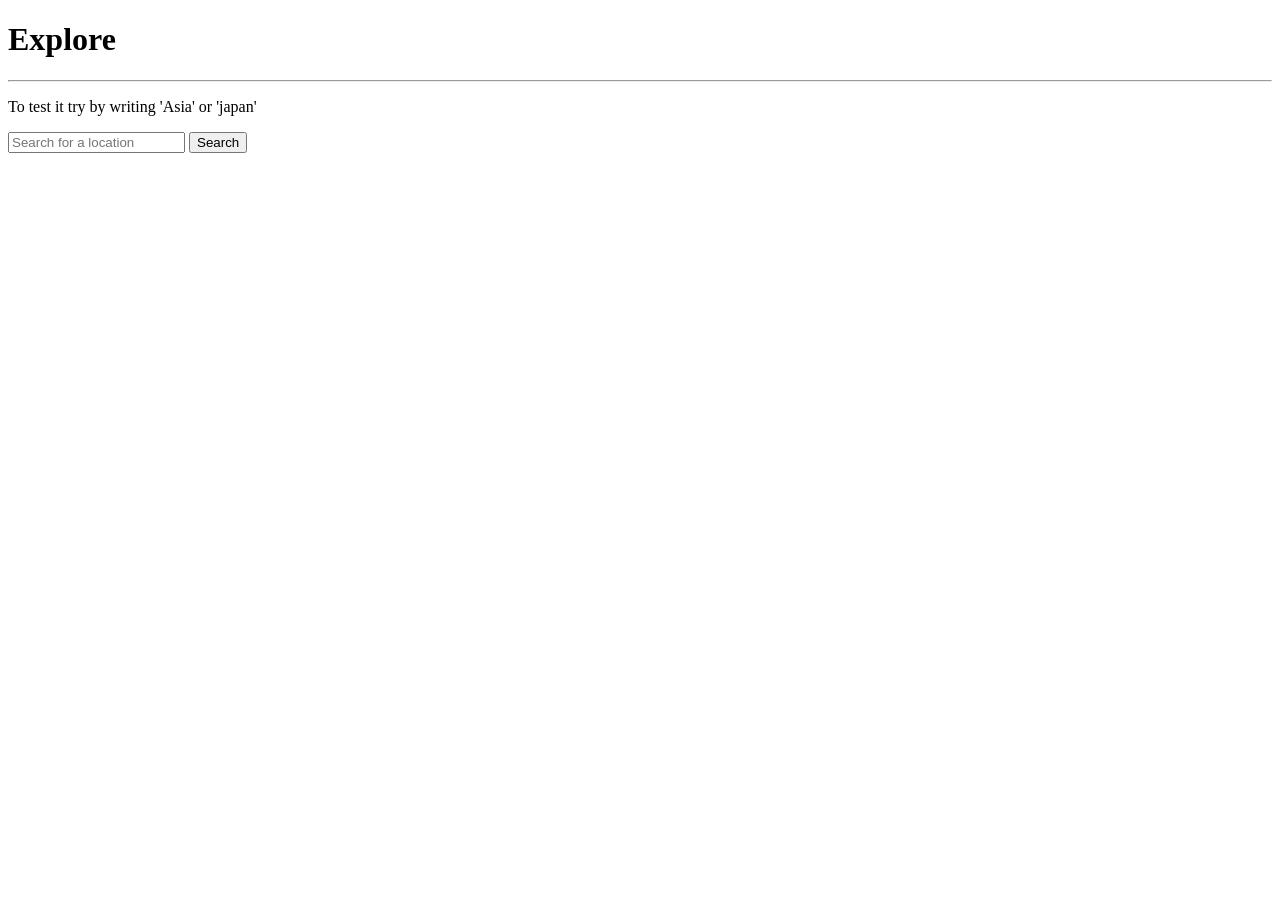
==== explore.html @ 8e8728eb "The same format has been applied to every card" ====
<!DOCTYPE html>
<html>
    <head>
        <title>explore</title>

        <meta name="viewport" content="width=device-width, initial-scale=1.0"/>
        <script src = "explore.js"></script>

    </head>
    <style>
        .element{
            display: flex;
            flex-direction: column;
            background-color: grey; 
            padding: 1px;
            min-height: 300px;
            min-width: 210px;
            max-height: 300px;
            max-width: 210px;
            visibility: hidden;
            justify-content: center;

            padding-left: 5px;
            
        }
        
        .textcontainer{ 
            min-height: 75px
            
        }
        .buttoncontainer{
            justify-content: center;
            
            min-height: 25px;
            
        }
        .imagecontainer{
            display: flex;
            justify-content: center;
            min-height:150px;
            max-height:150px;
            
        }
        .cardimage{
            
            min-width: 210px;
            max-width: 210px;
            min-height: 150px;
            max-height: 150px;
        }
        

    </style>
    <body>
        <h1>Explore</h1><hr>
        <p>To test it try by writing 'Asia' or 'japan'</p>
        <section>
            <input id="search" placeholder="Search for a location"></input>
            <button type = "button" id ="search_button" onclick="searchTrip()">Search</button><br>
        </section>
        <section>
            <p id = "results"></p>
        </section>
        <section style = "display: flex; flex-direction: row;  gap: 20px; padding: 2px; max-width: 800px; flex-wrap: wrap;" >
            <div id = "A" class = "element"  >
                <!--Image section-->
                <div class = "imagecontainer">
                    <figure>
                        <img class = "cardimage" src = "TokyoCard.jpeg"/>
                    </figure>
                </div>
                <!--Information-->
                <div class = "textcontainer">
                    <h2  style = "grid-area: title;" id = "titleA" ></h2>
                    <p style = "grid-area: cost;" id = "descriptionA" >Cost: 5000</p>
                    <p style = "grid-area: duration;">Duration: 5 days</p>
                </div>
                <!--buttons-->
                <div class = "buttoncontainer">
                    <button style = "grid-area: bookButton;">Book</button>
                    <button style = "grid-area: favButton;">Add to favorite</button>
                </div>
                
            </div>
            <div id = "B" class = "element"  >
                <!--Image section-->
                <div class = "imagecontainer">
                    <figure>
                        <img class = "cardimage" src = "OsakaCard.jpeg"/>
                    </figure>
                </div>
                <div class = "textcontainer">
                    <h2  style = "grid-area: title;" id = "titleB" ></h2>
                    <p style = "grid-area: cost;" id = "descriptionA" >Cost: 5000</p>
                    <p style = "grid-area: duration;">Duration: 5 days</p>
                </div>
                <!--buttons-->
                <div class = "buttoncontainer">
                    <button style = "grid-area: bookButton;">Book</button>
                    <button style = "grid-area: favButton;">Add to favorite</button>
                </div>

            </div>
            <div id = "C" class = "element"  >
               
                <div class = "textcontainer">
                    <h2  style = "grid-area: title;" id = "titleC" ></h2>
                    <p style = "grid-area: cost;" id = "descriptionA" >Cost: 5000</p>
                    <p style = "grid-area: duration;">Duration: 5 days</p>
                </div>
                <!--buttons-->
                <div class = "buttoncontainer">
                    <button style = "grid-area: bookButton;">Book</button>
                    <button style = "grid-area: favButton;">Add to favorite</button>
                </div>

            </div>
            <div id = "D" class = "element"  >
               
                <div class = "textcontainer">
                    <h2  style = "grid-area: title;" id = "titleD" ></h2>
                    <p style = "grid-area: cost;" id = "descriptionD" >Cost: 5000</p>
                    <p style = "grid-area: duration;">Duration: 5 days</p>
                </div>
                <!--buttons-->
                <div class = "buttoncontainer">
                    <button style = "grid-area: bookButton;">Book</button>
                    <button style = "grid-area: favButton;">Add to favorite</button>
                </div>

            </div>
            
        </section>
    </body>
    </body>
</html>
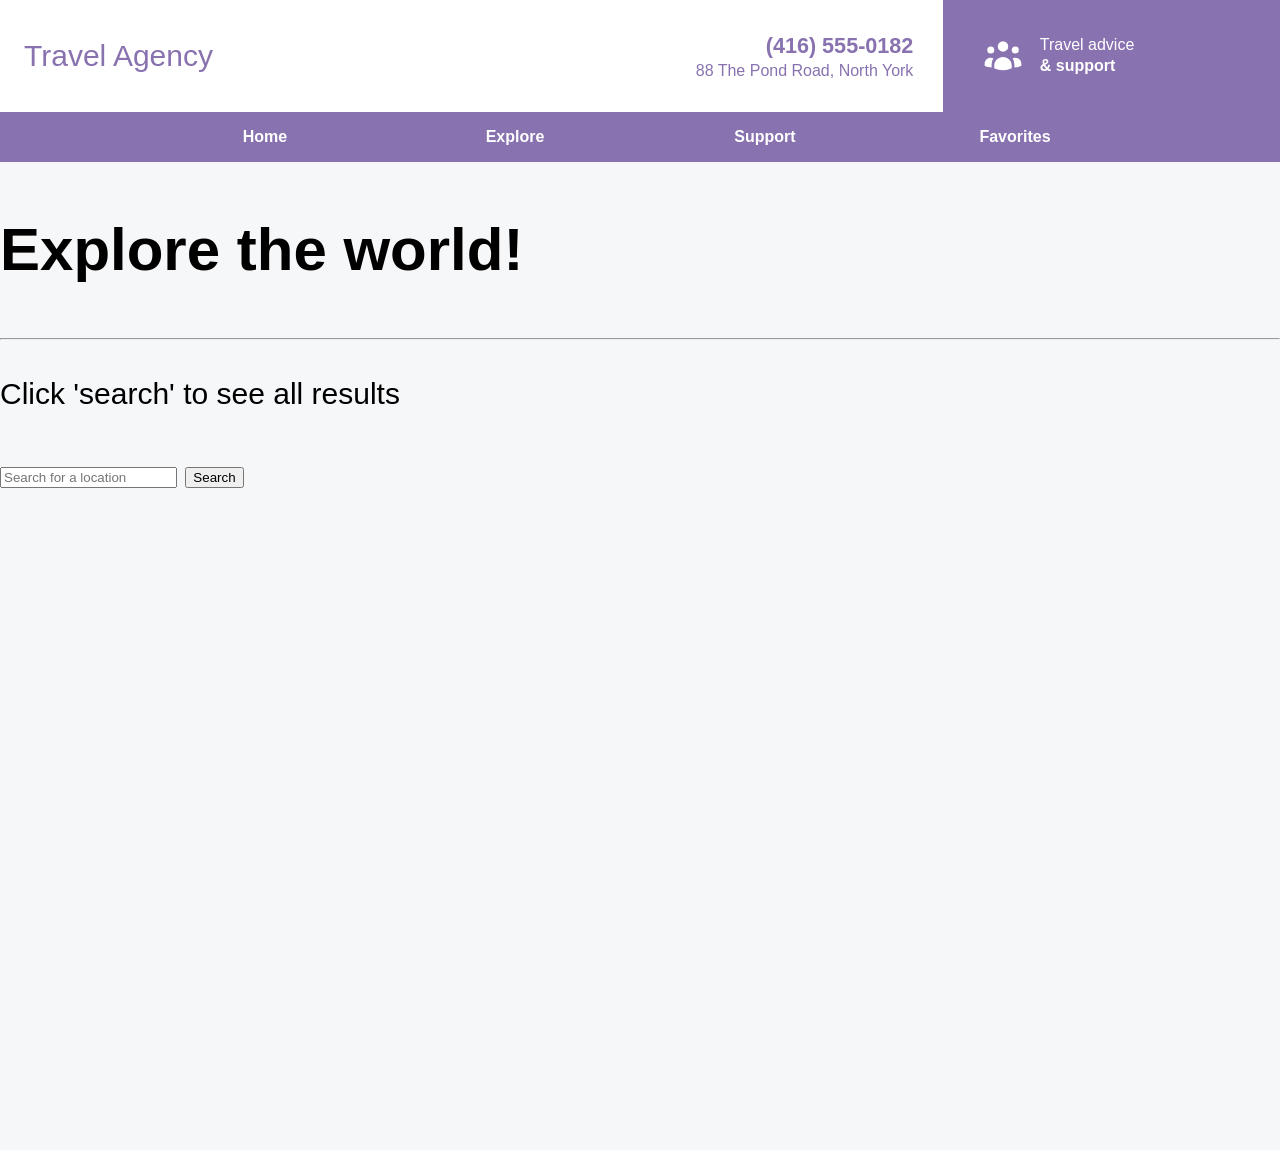
==== commit 3d11d396: "Styling has been applied to the explore page" ====
--- a/explore.html
+++ b/explore.html
@@ -5,55 +5,49 @@
 
         <meta name="viewport" content="width=device-width, initial-scale=1.0"/>
         <script src = "explore.js"></script>
+        <link rel="stylesheet" type="text/css" href="explore.css"/>
+        <link rel="stylesheet" type="text/css" href="style.css"/>
+        <link rel="preconnect" href="https://fonts.googleapis.com">
+        <link rel="preconnect" href="https://fonts.gstatic.com" crossorigin>
+        
+    </head>
+    <body>
 
-    </head>
-    <style>
-        .element{
-            display: flex;
-            flex-direction: column;
-            background-color: grey; 
-            padding: 1px;
-            min-height: 300px;
-            min-width: 210px;
-            max-height: 300px;
-            max-width: 210px;
-            visibility: hidden;
-            justify-content: center;
+        <header class="site-header">
+        <div class="header-top">
+            <!--placeholder for the agency name cuz we dont know it yet-->
+            <span class="header-brand">Travel Agency</span>
+            <!--Contact info-->
+            <div class="header-contact">
+                <span class="header-phone">(416) 555-0182</span>
+                <span>88 The Pond Road, North York</span>
+            </div>
 
-            padding-left: 5px;
-            
-        }
-        
-        .textcontainer{ 
-            min-height: 75px
-            
-        }
-        .buttoncontainer{
-            justify-content: center;
-            
-            min-height: 25px;
-            
-        }
-        .imagecontainer{
-            display: flex;
-            justify-content: center;
-            min-height:150px;
-            max-height:150px;
-            
-        }
-        .cardimage{
-            
-            min-width: 210px;
-            max-width: 210px;
-            min-height: 150px;
-            max-height: 150px;
-        }
-        
+            <!--link to the support page-->
+            <a class="header-support" href="support.html">
+                <!--the icon thing for like the support thing on the top right side of the page-->
+                <svg class="header-support-icon" viewBox="0 0 48 48">
+                    <circle cx="24" cy="13" r="6" fill="currentColor" />
+                    <circle cx="10" cy="17" r="4" fill="currentColor" />
+                    <circle cx="38" cy="17" r="4" fill="currentColor" />
+                    <path d="M14 35c0-6 4.5-10 10-10s10 4 10 10v3c-6 3-14 3-20 0zM3 33c0-4 3-7 7-7 1 0 2 .2 3 .6A14 14 0 0 0 11 35v2c-3 0-6-1-8-2zm42 0v2c-2 1-5 2-8 2v-2a14 14 0 0 0-2-8.4c1-.4 2-.6 3-.6 4 0 7 3 7 7z" fill="currentColor" />
+                </svg>
+                <span>Travel advice<br><strong>& support</strong></span>
+            </a>
+        </div>
 
-    </style>
-    <body>
-        <h1>Explore</h1><hr>
-        <p>To test it try by writing 'Asia' or 'japan'</p>
+        <!--links in the nav bar-->
+        <nav class="main-nav">
+            <a href="index.html">Home</a>
+            <a href="explore.html">Explore</a>
+            <a href="support.html">Support</a>
+            <a href="support.html">Favorites</a>
+        </nav>
+    </header>
+
+
+        <h1>Explore the world!</h1><hr>
+        <p>Click 'search' to see all results</p>
         <section>
             <input id="search" placeholder="Search for a location"></input>
             <button type = "button" id ="search_button" onclick="searchTrip()">Search</button><br>
@@ -66,19 +60,19 @@
                 <!--Image section-->
                 <div class = "imagecontainer">
                     <figure>
-                        <img class = "cardimage" src = "TokyoCard.jpeg"/>
+                        <img class = "cardimage" id = "imageA"/>
                     </figure>
                 </div>
                 <!--Information-->
                 <div class = "textcontainer">
-                    <h2  style = "grid-area: title;" id = "titleA" ></h2>
-                    <p style = "grid-area: cost;" id = "descriptionA" >Cost: 5000</p>
-                    <p style = "grid-area: duration;">Duration: 5 days</p>
+                    <h2  id = "titleA" ></h2>
+                    <p  id = "detailsA" ></p>
+                    
                 </div>
                 <!--buttons-->
                 <div class = "buttoncontainer">
-                    <button style = "grid-area: bookButton;">Book</button>
-                    <button style = "grid-area: favButton;">Add to favorite</button>
+                    <button id = "bookButtonA" onclick = "bookTrip(0)"></button>
+                    <button id = "favButtonA" onclick = "addToFavorites(0)"></button>
                 </div>
                 
             </div>
@@ -86,46 +80,56 @@
                 <!--Image section-->
                 <div class = "imagecontainer">
                     <figure>
-                        <img class = "cardimage" src = "OsakaCard.jpeg"/>
+                        <img class = "cardimage"  id = "imageB"/>
                     </figure>
                 </div>
                 <div class = "textcontainer">
-                    <h2  style = "grid-area: title;" id = "titleB" ></h2>
-                    <p style = "grid-area: cost;" id = "descriptionA" >Cost: 5000</p>
-                    <p style = "grid-area: duration;">Duration: 5 days</p>
+                    <h2  id = "titleB" ></h2>
+                    <p  id = "detailsB" ></p>
+                    
                 </div>
                 <!--buttons-->
                 <div class = "buttoncontainer">
-                    <button style = "grid-area: bookButton;">Book</button>
-                    <button style = "grid-area: favButton;">Add to favorite</button>
+                    <button id = "bookButtonB" onclick = "bookTrip(1)"></button>
+                    <button id = "favButtonB" onclick = "addToFavorites(1)"></button>
                 </div>
 
             </div>
             <div id = "C" class = "element"  >
-               
+               <!--Image section-->
+                <div class = "imagecontainer">
+                    <figure>
+                        <img class = "cardimage"  id = "imageC"/>
+                    </figure>
+                </div>
                 <div class = "textcontainer">
-                    <h2  style = "grid-area: title;" id = "titleC" ></h2>
-                    <p style = "grid-area: cost;" id = "descriptionA" >Cost: 5000</p>
-                    <p style = "grid-area: duration;">Duration: 5 days</p>
+                    <h2  id = "titleC" ></h2>
+                    <p  id = "detailsC" ></p>
+                    
                 </div>
                 <!--buttons-->
                 <div class = "buttoncontainer">
-                    <button style = "grid-area: bookButton;">Book</button>
-                    <button style = "grid-area: favButton;">Add to favorite</button>
+                    <button id = "bookButtonC" onclick = "bookTrip(2)"></button>
+                    <button id = "favButtonC" onclick = "addToFavorites(2)"></button>
                 </div>
 
             </div>
             <div id = "D" class = "element"  >
-               
+               <!--Image section-->
+                <div class = "imagecontainer">
+                    <figure>
+                        <img class = "cardimage"  id = "imageD"/>
+                    </figure>
+                </div>
                 <div class = "textcontainer">
-                    <h2  style = "grid-area: title;" id = "titleD" ></h2>
-                    <p style = "grid-area: cost;" id = "descriptionD" >Cost: 5000</p>
-                    <p style = "grid-area: duration;">Duration: 5 days</p>
+                    <h2  id = "titleD" ></h2>
+                    <p  id = "detailsD" ></p>
+                   
                 </div>
                 <!--buttons-->
                 <div class = "buttoncontainer">
-                    <button style = "grid-area: bookButton;">Book</button>
-                    <button style = "grid-area: favButton;">Add to favorite</button>
+                    <button id = "bookButtonD" onclick = "bookTrip(3)"></button>
+                    <button id = "favButtonD" onclick = "addToFavorites(3)"></button>
                 </div>
 
             </div>
--- a/explore.css
+++ b/explore.css
@@ -0,0 +1,66 @@
+
+
+
+/*---------------------------Card Styling---------------------------------------*/
+.element{
+            display: flex;
+            flex-direction: column;
+            justify-content: center;
+            background-color: grey; 
+            padding: 1px;
+            min-height: 300px;
+            min-width: 210px;
+            max-height: 300px;
+            max-width: 210px;
+            visibility: hidden;
+            
+            
+        }
+        
+        .textcontainer{ 
+            padding-left: 5px;
+            min-height: 70px;
+            padding-bottom: 30px;
+
+        }
+        .buttoncontainer{
+           
+            justify-content: center;
+            
+            display: flex;
+            flex-direction: row;
+            
+            min-height: 25px;
+            
+        }
+        .imagecontainer{
+            
+            display: flex;
+            justify-content: center;
+            align-items: center;
+            
+            min-height:150px;
+            
+            
+        }
+        .cardimage{
+            display: initial;
+            min-width: 210px;
+            max-width: 210px;
+            min-height: 150px;
+            max-height: 150px;
+        }
+
+        /*---------------------------Text Styling for Each card--------------------------------------*/
+        .element h2{
+            font-size: 20px;
+            font-family: "Times New Roman";
+        }
+        .element p{
+            font-size: 15px;
+            font-family: "Times New Roman";
+        }
+        .element button{
+            font-size: 15px;
+            font-family: "Arial";
+        }
--- a/style.css
+++ b/style.css
@@ -0,0 +1,447 @@
+/* styles used across the page */
+* { box-sizing: border-box; }
+
+:root {
+    color: #000000;
+    background: #f6f7f8;
+    line-height: 1.6;
+}
+
+body {
+    margin: 0;
+    font-family: "Bricolage Grotesque", sans-serif;
+    font-size: 30px;
+}
+
+a { color: inherit; }
+
+img {
+    display: block;
+    max-width: 100%;
+}
+
+p { max-width: 65ch; }
+
+a:focus-visible {
+    outline: 3px solid #5b6578;
+    outline-offset: 4px;
+}
+
+/* header */
+/* the white row holds the brand, contact details, and support link. */
+.site-header {
+    background: #fff;
+    color: #8872af;
+}
+
+.header-top {
+    display: grid;
+    grid-template-columns: minmax(220px, 1fr) minmax(200px, 1fr) minmax(240px, 26.3%);
+    min-height: 112px;
+}
+
+/* these parts of the header use a flex layout */
+.header-brand,
+.header-contact,
+.header-support,
+.main-nav { display: flex; }
+
+/* vertically align the agency name and support link */
+.header-brand,
+.header-support { align-items: center; }
+
+/* the support link and navigation's purple background */
+.header-support,
+.main-nav { background: #8872af; }
+
+.header-brand {
+    padding: 18px 20px 18px max(24px, calc(50vw - 630px));
+}
+
+.header-contact {
+    flex-direction: column;
+    justify-content: center;
+    align-items: flex-end;
+    padding: 16px 30px;
+    font-size: 1rem;
+    line-height: 1.35;
+    text-align: right;
+}
+
+.header-phone {
+    font-size: 1.35rem;
+    font-weight: 700;
+}
+
+.header-support {
+    gap: 16px;
+    padding: 20px clamp(20px, 3vw, 48px);
+    color: #fff;
+    font-size: 1rem;
+    line-height: 1.3;
+    text-decoration: none;
+}
+
+.header-support-icon {
+    flex: 0 0 42px;
+    width: 42px;
+    height: 42px;
+}
+
+/* nav bar */
+.main-nav { justify-content: center; }
+
+.main-nav a {
+    display: flex;
+    flex: 1 1 0;
+    align-items: center;
+    justify-content: center;
+    max-width: 250px;
+    min-height: 50px;
+    padding: 12px 16px;
+    color: #fff;
+    font-size: 1rem;
+    font-weight: 700;
+    line-height: 1.25;
+    text-align: center;
+    text-decoration: none;
+}
+
+.header-support:hover,
+.main-nav a:hover { background: #493175; }
+
+.site-header a:focus-visible {
+    outline: 3px solid #271646;
+    outline-offset: -4px;
+}
+
+.site-header .header-support:focus-visible,
+.main-nav a:focus-visible { outline-color: #fff; }
+
+/* header on smaller screens */
+@media (max-width: 700px) {
+    .header-top { grid-template-columns: 1fr 1fr; }
+    .header-brand { padding: 18px 16px; }
+    .header-contact { padding: 16px; }
+    .header-support {
+        grid-column: 1 / -1;
+        justify-content: center;
+        padding: 12px 16px;
+    }
+    .header-support-icon {
+        flex-basis: 32px;
+        width: 32px;
+        height: 32px;
+    }
+}
+
+/* header on phone-sized screens */
+@media (max-width: 480px) {
+    .header-top { grid-template-columns: 1fr; }
+    .header-brand {
+        justify-content: center;
+        padding-bottom: 8px;
+    }
+    .header-contact {
+        align-items: center;
+        padding-top: 0;
+        text-align: center;
+    }
+    .header-support { grid-column: auto; }
+    .main-nav a {
+        padding: 12px 8px;
+        font-size: 0.9rem;
+    }
+}
+
+/* buttons used on the page */
+.button,
+.travel-intro-actions a {
+    font-weight: 700;
+    text-decoration: none;
+}
+
+.button {
+    display: inline-block;
+    padding: 14px 23px;
+    background: #d183aa;
+    color: #ffffff;
+    font-size: 0.9rem;
+    border-radius: 20px;
+}
+
+.button:hover { background: #34425c; }
+
+/* intro part of the page*/
+.travel-intro {
+    display: flex;
+    align-items: center;
+    justify-content: center;
+    min-height: 650px;
+    padding: clamp(72px, 9vw, 128px) 6%;
+    color: #ffffff;
+    text-align: center;
+    background: linear-gradient(125deg, #271646, #8872af);
+}
+
+.travel-intro h1 {
+    margin: 0 auto 24px;
+    font-size: clamp(2.75rem, 6vw, 5.5rem);
+    line-height: 1.05;
+    letter-spacing: -.04em;
+}
+
+.travel-intro-text {
+    margin: 0 auto;
+    font-size: clamp(1.05rem, 1.5vw, 1.25rem);
+    line-height: 1.6;
+}
+
+.travel-intro-actions,
+.travel-intro-features {
+    display: flex;
+    justify-content: center;
+    flex-wrap: wrap;
+    gap: 14px;
+}
+
+.travel-intro-actions { margin-top: 34px; }
+.travel-intro-features { margin-top: 14px; }
+
+.travel-intro-features p {
+    display: flex;
+    align-items: center;
+    justify-content: center;
+    flex: 1 1 240px;
+    min-width: 0;
+    max-width: 300px;
+    min-height: 100px;
+    margin: 0;
+    padding: 22px 24px;
+    border-left: 5px solid #f3d9de;
+    background: rgba(39, 22, 70, .65);
+    font-size: 1.1rem;
+    font-weight: 700;
+}
+
+.travel-intro-actions a {
+    display: inline-flex;
+    align-items: center;
+    justify-content: center;
+    gap: 12px;
+    width: 240px;
+    max-width: 100%;
+    min-height: 54px;
+    padding: 14px 24px;
+    border: 2px solid #ffffff;
+    border-radius: 12px;
+    font-size: .95rem;
+}
+
+.travel-intro-primary, .travel-intro-secondary { background: #fff; color: #271646;}
+.travel-intro-primary:hover, .travel-intro-secondary:hover { background: #f3d9de; }
+
+.travel-intro-actions a:focus-visible {
+    outline: 3px solid #ffffff;
+    outline-offset: 4px;
+}
+
+/* valentine's day promotion */
+.japan-promotion {
+    background: #e3d9f3;
+    padding: 82px 5% 90px;
+}
+
+.promotion-inner {
+    max-width: 1400px;
+    margin: 0 auto;
+}
+
+/* offer button */
+.promotion-inner > .button {
+    display: block;
+    width: fit-content;
+    margin: 0 auto;
+}
+
+.promotion-heading {
+    display: flex;
+    justify-content: space-between;
+    align-items: end;
+    gap: 35px;
+    padding-bottom: 30px;
+}
+
+.promotion-kicker {
+    margin-bottom: 12px;
+    color: #a8324e;
+    font-weight: 700;
+}
+
+.promotion-heading h2 {
+    margin-bottom: 15px;
+    font-size: clamp(2rem, 3.2vw, 2.8rem);
+}
+
+.promotion-heading p:last-child { margin-bottom: 0; }
+
+.promotion-dates {
+    min-width: 120px;
+    color: #a8324e;
+}
+
+.promotion-route {
+    display: grid;
+    grid-template-columns: minmax(0, 1fr) minmax(120px, 0.38fr) minmax(0, 1fr);
+    align-items: start;
+    margin: 32px 0 35px;
+}
+
+.promotion-stop img {
+    width: 100%;
+    height: 340px;
+    object-fit: cover;
+}
+
+.stop-details {
+    display: grid;
+    grid-template-columns: 1fr 1.2fr auto;
+    gap: 15px;
+    padding-top: 18px;
+}
+
+.stop-details h3 {
+    margin-bottom: 4px;
+    font-size: 1.65rem;
+}
+
+.stop-details p {
+    margin-bottom: 0;
+    color: #5b6578;
+    font-size: 0.82rem;
+}
+
+.stop-details strong { color: #19233a; }
+
+.route-connection {
+    padding-top: 120px;
+    color: #a8324e;
+}
+
+.route-line {
+    position: relative;
+    width: 100%;
+    height: 1px;
+    background: #a8324e;
+}
+
+.route-line::before,
+.route-line::after {
+    position: absolute;
+    top: -4px;
+    width: 9px;
+    height: 9px;
+    border-radius: 50%;
+    background: #a8324e;
+    content: "";
+}
+
+.route-line::before { left: 0; }
+
+.route-line::after { right: 0; }
+
+.route-connection p {
+    margin: 12px 10px 0;
+    font-size: 0.8rem;
+    line-height: 1.4;
+}
+
+/* jow the trip planning works */
+.how-it-works {
+    padding: 110px 5%;
+    background: #ffffff;
+}
+
+.section-heading {
+    display: grid;
+    grid-template-columns: 1fr 1fr;
+    align-items: end;
+    gap: 40px;
+    margin-bottom: 50px;
+}
+
+.section-heading h2 {
+    max-width: 20ch;
+    margin: 0;
+    color: #4c3080;
+    font-size: clamp(2rem, 3vw, 2.6rem);
+    line-height: 1.15;
+}
+
+/* shared paragraph styles for the planning section */
+.section-heading p,
+.steps p {
+    margin: 0;
+    color: #5b6578;
+}
+
+.section-heading p { font-size: 1.1rem; }
+
+.steps {
+    display: grid;
+    /* fit as many step boxes per row as space allows */
+    grid-template-columns: repeat(auto-fit, minmax(220px, 1fr));
+    gap: 20px;
+    margin: 0;
+    padding: 0;
+    list-style: none;
+}
+
+.steps li {
+    padding: 32px;
+    border: 5px solid #8872af;
+    border-radius: 10px;
+}
+
+.steps h3 {
+    margin: 0 0 12px;
+    font-size: 1.35rem;
+}
+
+.steps p { font-size: 1rem; }
+
+/* page layout on smaller screens */
+@media (max-width: 900px) {
+    .promotion-route { grid-template-columns: minmax(0, 1fr) 90px minmax(0, 1fr); }
+    .stop-details { grid-template-columns: 1fr; }
+}
+
+/* page layout on phone-sized screens */
+@media (max-width: 600px) {
+    .japan-promotion { padding: 65px 5%; }
+    .promotion-heading { display: block; }
+    .promotion-dates { margin-top: 25px; }
+    .promotion-route { grid-template-columns: 1fr; }
+    .promotion-stop img { height: 300px; }
+    .stop-details { grid-template-columns: 1fr 1fr; }
+    .route-connection { padding: 25px 0; }
+    .route-connection p { margin-left: 0; }
+    .how-it-works { padding: 75px 5%; }
+    .section-heading {
+        grid-template-columns: 1fr;
+        gap: 20px;
+    }
+    .steps {
+        grid-template-columns: 1fr;
+        gap: 25px;
+    }
+}
+
+.form{
+    display: flex;
+    flex-direction: column;
+    max-width: 100px;
+    flex-wrap: wrap;
+    padding : 20px;
+}
+
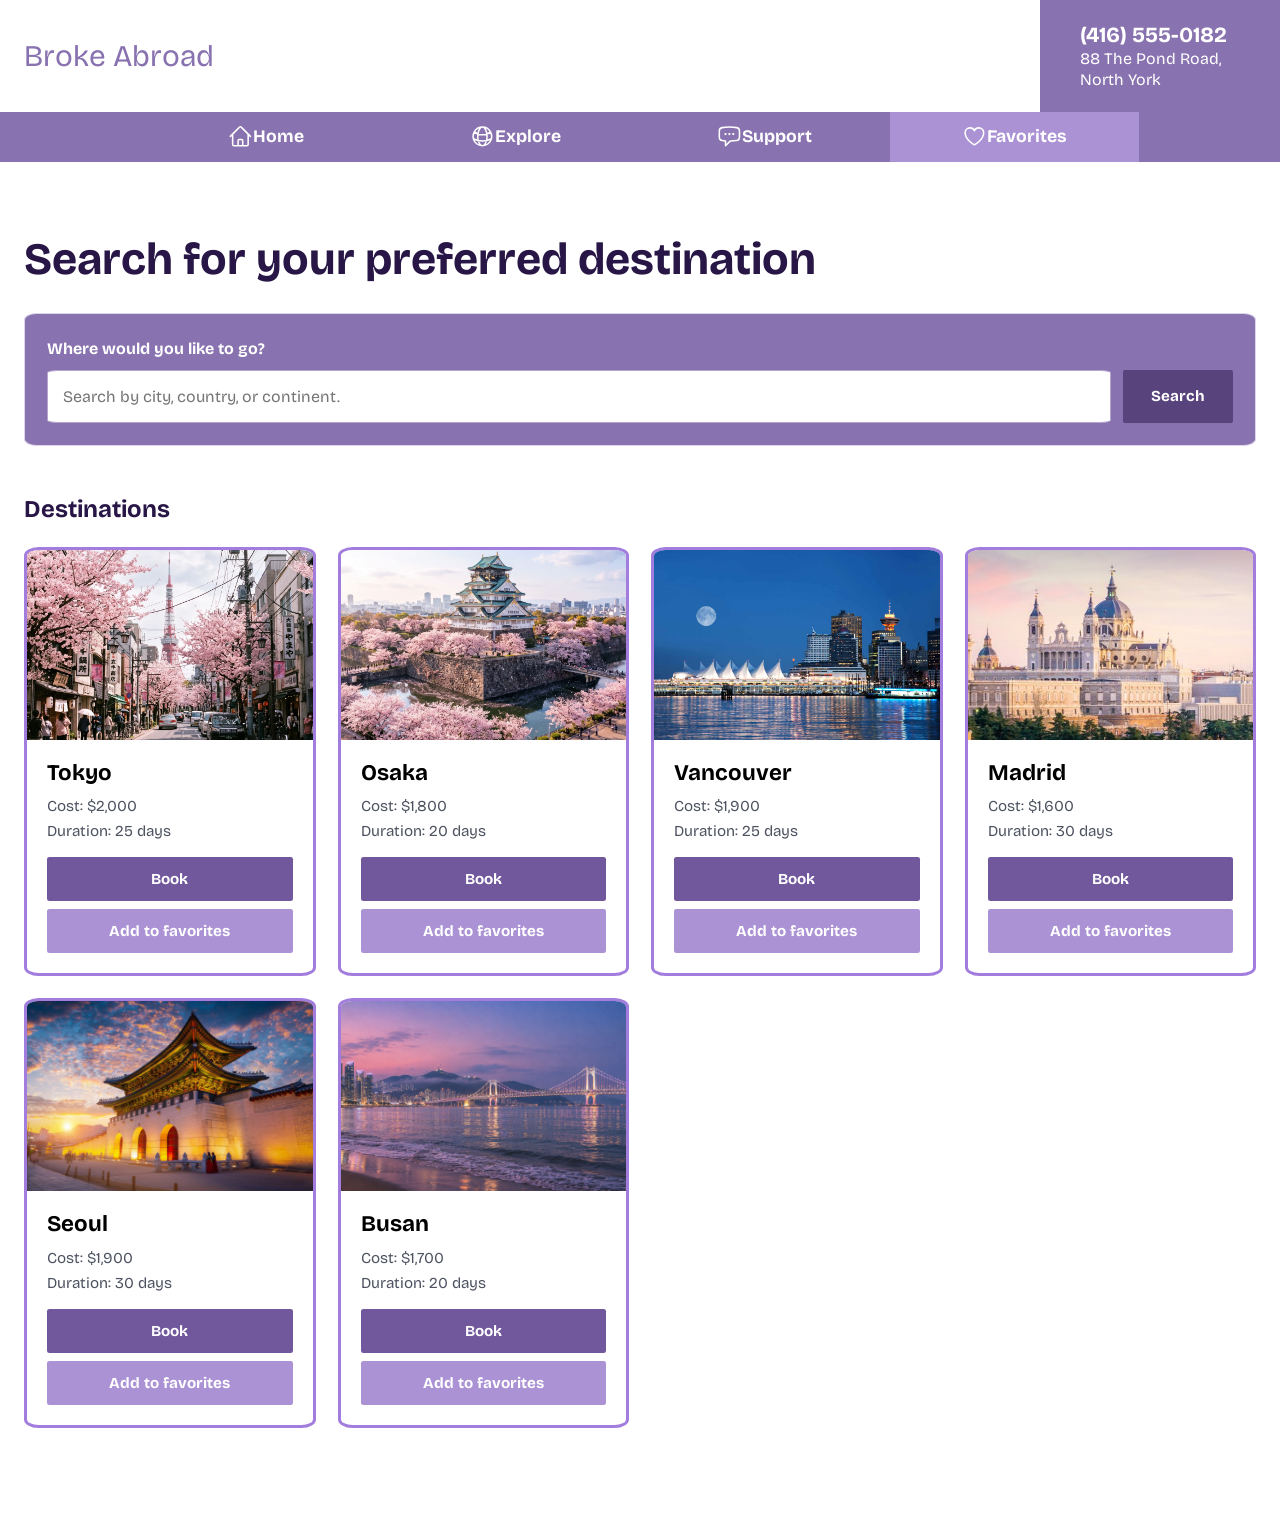
==== commit fdb261b0: "Add files via upload final version" ====
--- a/explore.html
+++ b/explore.html
@@ -1,140 +1,158 @@
 <!DOCTYPE html>
-<html>
+<html lang="en">
     <head>
-        <title>explore</title>
-
-        <meta name="viewport" content="width=device-width, initial-scale=1.0"/>
-        <script src = "explore.js"></script>
-        <link rel="stylesheet" type="text/css" href="explore.css"/>
-        <link rel="stylesheet" type="text/css" href="style.css"/>
+        <meta charset="UTF-8">
+        <title>Broke Abroad - Explore</title>
+        <!--this imports google fonts its a font I found it looked good-->
         <link rel="preconnect" href="https://fonts.googleapis.com">
         <link rel="preconnect" href="https://fonts.gstatic.com" crossorigin>
+        <link href="https://fonts.googleapis.com/css2?family=Bricolage+Grotesque:opsz,wght@12..96,200..800&display=swap" rel="stylesheet">    
+        <meta charset="UTF-8">
+        <meta name="viewport" content="width=device-width, initial-scale=1.0"/>
+        <script src="explore.js" defer></script>
+        <link rel="stylesheet" type="text/css" href="style.css"/>
+        <link rel="stylesheet" type="text/css" href="explore.css"/>
         
     </head>
     <body>
 
         <header class="site-header">
-        <div class="header-top">
+        <div class="header-top header-top-home">
             <!--placeholder for the agency name cuz we dont know it yet-->
-            <span class="header-brand">Travel Agency</span>
-            <!--Contact info-->
-            <div class="header-contact">
+            <span class="header-brand">Broke Abroad</span>
+
+            <!--contact information and link to the support page-->
+            <a class="header-support" href="support.html">
                 <span class="header-phone">(416) 555-0182</span>
                 <span>88 The Pond Road, North York</span>
-            </div>
-
-            <!--link to the support page-->
-            <a class="header-support" href="support.html">
-                <!--the icon thing for like the support thing on the top right side of the page-->
-                <svg class="header-support-icon" viewBox="0 0 48 48">
-                    <circle cx="24" cy="13" r="6" fill="currentColor" />
-                    <circle cx="10" cy="17" r="4" fill="currentColor" />
-                    <circle cx="38" cy="17" r="4" fill="currentColor" />
-                    <path d="M14 35c0-6 4.5-10 10-10s10 4 10 10v3c-6 3-14 3-20 0zM3 33c0-4 3-7 7-7 1 0 2 .2 3 .6A14 14 0 0 0 11 35v2c-3 0-6-1-8-2zm42 0v2c-2 1-5 2-8 2v-2a14 14 0 0 0-2-8.4c1-.4 2-.6 3-.6 4 0 7 3 7 7z" fill="currentColor" />
-                </svg>
-                <span>Travel advice<br><strong>& support</strong></span>
             </a>
         </div>
 
-        <!--links in the nav bar-->
+                <!--links in the nav bar-->
         <nav class="main-nav">
-            <a href="index.html">Home</a>
-            <a href="explore.html">Explore</a>
-            <a href="support.html">Support</a>
-            <a href="support.html">Favorites</a>
+
+            <a href="index.html">
+                <svg xmlns="http://www.w3.org/2000/svg" fill="none" viewBox="0 0 24 24" stroke-width="1.5" stroke="currentColor" class="size-6">
+                <path stroke-linecap="round" stroke-linejoin="round" d="m2.25 12 8.954-8.955c.44-.439 1.152-.439 1.591 0L21.75 12M4.5 9.75v10.125c0 .621.504 1.125 1.125 1.125H9.75v-4.875c0-.621.504-1.125 1.125-1.125h2.25c.621 0 1.125.504 1.125 1.125V21h4.125c.621 0 1.125-.504 1.125-1.125V9.75M8.25 21h8.25" />
+                </svg>Home
+            </a>
+
+            <a href="explore.html" aria-current="page">
+                <svg xmlns="http://www.w3.org/2000/svg" fill="none" viewBox="0 0 24 24" stroke-width="1.5" stroke="currentColor" class="size-6">
+                <path stroke-linecap="round" stroke-linejoin="round" d="M12 21a9.004 9.004 0 0 0 8.716-6.747M12 21a9.004 9.004 0 0 1-8.716-6.747M12 21c2.485 0 4.5-4.03 4.5-9S14.485 3 12 3m0 18c-2.485 0-4.5-4.03-4.5-9S9.515 3 12 3m0 0a8.997 8.997 0 0 1 7.843 4.582M12 3a8.997 8.997 0 0 0-7.843 4.582m15.686 0A11.953 11.953 0 0 1 12 10.5c-2.998 0-5.74-1.1-7.843-2.918m15.686 0A8.959 8.959 0 0 1 21 12c0 .778-.099 1.533-.284 2.253m0 0A17.919 17.919 0 0 1 12 16.5c-3.162 0-6.133-.815-8.716-2.247m0 0A9.015 9.015 0 0 1 3 12c0-1.605.42-3.113 1.157-4.418" />
+                </svg>Explore
+            </a>
+
+            <a href="support.html">
+                <svg xmlns="http://www.w3.org/2000/svg" fill="none" viewBox="0 0 24 24" stroke-width="1.5" stroke="currentColor" class="size-6">
+                <path stroke-linecap="round" stroke-linejoin="round" d="M8.625 9.75a.375.375 0 1 1-.75 0 .375.375 0 0 1 .75 0Zm0 0H8.25m4.125 0a.375.375 0 1 1-.75 0 .375.375 0 0 1 .75 0Zm0 0H12m4.125 0a.375.375 0 1 1-.75 0 .375.375 0 0 1 .75 0Zm0 0h-.375m-13.5 3.01c0 1.6 1.123 2.994 2.707 3.227 1.087.16 2.185.283 3.293.369V21l4.184-4.183a1.14 1.14 0 0 1 .778-.332 48.294 48.294 0 0 0 5.83-.498c1.585-.233 2.708-1.626 2.708-3.228V6.741c0-1.602-1.123-2.995-2.707-3.228A48.394 48.394 0 0 0 12 3c-2.392 0-4.744.175-7.043.513C3.373 3.746 2.25 5.14 2.25 6.741v6.018Z" />
+                </svg>Support
+            </a>
+
+            <a class="favorites-main" href="explore.html#favorites" onclick="showFavorites()">
+                <svg xmlns="http://www.w3.org/2000/svg" fill="none" viewBox="0 0 24 24" stroke-width="1.5" stroke="currentColor" class="size-6">
+                <path stroke-linecap="round" stroke-linejoin="round" d="M21 8.25c0-2.485-2.099-4.5-4.688-4.5-1.935 0-3.597 1.126-4.312 2.733-.715-1.607-2.377-2.733-4.313-2.733C5.1 3.75 3 5.765 3 8.25c0 7.22 9 12 9 12s9-4.78 9-12Z" />
+                </svg>Favorites
+            </a>
+
         </nav>
     </header>
+    <main>
+       
 
+        <section class="destinations" aria-labelledby="destinations-title">
+            <div class="destinations-heading">
+                <div>
+                    <h2 id="destinations-title">Search for your preferred destination</h2>
+                </div>
+               
+            </div>
 
-        <h1>Explore the world!</h1><hr>
-        <p>Click 'search' to see all results</p>
-        <section>
-            <input id="search" placeholder="Search for a location"></input>
-            <button type = "button" id ="search_button" onclick="searchTrip()">Search</button><br>
+            <!--Submitting the form also lets visitors search with the Enter key-->
+            <form class="search-form" role="search" onsubmit="searchTrip(); return false;">
+                <label for="search">Where would you like to go?</label>
+                <div class="search-controls">
+                    <input type="search" id="search" placeholder="Search by city, country, or continent.">
+                    <button type="submit" id="search_button">Search</button>
+                </div>
+            </form>
+
+            <div class="results-heading" id="favorites">
+                <h3 id="results-title">Destinations</h3>
+                <p id="results" aria-live="polite"></p>
+            </div>
+            <noscript>Enable JavaScript to view and search destinations.</noscript>
+
+            <!--The script fills these cards with the matching destinations-->
+            <div class="explore-cards">
+                <article id="A" class="element" hidden>
+                    <img class="cardimage" id="imageA" alt="">
+                    <div class="textcontainer">
+                        <h3 id="titleA"></h3>
+                        <p id="detailsA"></p>
+                    </div>
+                    <div class="buttoncontainer">
+                        <button type="button" class="book-button" id="bookButtonA" aria-describedby="titleA" onclick="bookTrip(0)"></button>
+                        <button type="button" class="favorite-button" id="favButtonA" aria-describedby="titleA" onclick="addToFavorites(0)"></button>
+                    </div>
+                </article>
+                <article id="B" class="element" hidden>
+                    <img class="cardimage" id="imageB" alt="">
+                    <div class="textcontainer">
+                        <h3 id="titleB"></h3>
+                        <p id="detailsB"></p>
+                    </div>
+                    <div class="buttoncontainer">
+                        <button type="button" class="book-button" id="bookButtonB" aria-describedby="titleB" onclick="bookTrip(1)"></button>
+                        <button type="button" class="favorite-button" id="favButtonB" aria-describedby="titleB" onclick="addToFavorites(1)"></button>
+                    </div>
+                </article>
+                <article id="C" class="element" hidden>
+                    <img class="cardimage" id="imageC" alt="">
+                    <div class="textcontainer">
+                        <h3 id="titleC"></h3>
+                        <p id="detailsC"></p>
+                    </div>
+                    <div class="buttoncontainer">
+                        <button type="button" class="book-button" id="bookButtonC" aria-describedby="titleC" onclick="bookTrip(2)"></button>
+                        <button type="button" class="favorite-button" id="favButtonC" aria-describedby="titleC" onclick="addToFavorites(2)"></button>
+                    </div>
+                </article>
+                <article id="D" class="element" hidden>
+                    <img class="cardimage" id="imageD" alt="">
+                    <div class="textcontainer">
+                        <h3 id="titleD"></h3>
+                        <p id="detailsD"></p>
+                    </div>
+                    <div class="buttoncontainer">
+                        <button type="button" class="book-button" id="bookButtonD" aria-describedby="titleD" onclick="bookTrip(3)"></button>
+                        <button type="button" class="favorite-button" id="favButtonD" aria-describedby="titleD" onclick="addToFavorites(3)"></button>
+                    </div>
+                </article>
+                <article id="E" class="element" hidden>
+                    <img class="cardimage" id="imageE" alt="">
+                    <div class="textcontainer">
+                        <h3 id="titleE"></h3>
+                        <p id="detailsE"></p>
+                    </div>
+                    <div class="buttoncontainer">
+                        <button type="button" class="book-button" id="bookButtonE" aria-describedby="titleE" onclick="bookTrip(4)"></button>
+                        <button type="button" class="favorite-button" id="favButtonE" aria-describedby="titleE" onclick="addToFavorites(4)"></button>
+                    </div>
+                </article>
+                <article id="F" class="element" hidden>
+                    <img class="cardimage" id="imageF" alt="">
+                    <div class="textcontainer">
+                        <h3 id="titleF"></h3>
+                        <p id="detailsF"></p>
+                    </div>
+                    <div class="buttoncontainer">
+                        <button type="button" class="book-button" id="bookButtonF" aria-describedby="titleF" onclick="bookTrip(5)"></button>
+                        <button type="button" class="favorite-button" id="favButtonF" aria-describedby="titleF" onclick="addToFavorites(5)"></button>
+                    </div>
+                </article>
+            </div>
         </section>
-        <section>
-            <p id = "results"></p>
-        </section>
-        <section style = "display: flex; flex-direction: row;  gap: 20px; padding: 2px; max-width: 800px; flex-wrap: wrap;" >
-            <div id = "A" class = "element"  >
-                <!--Image section-->
-                <div class = "imagecontainer">
-                    <figure>
-                        <img class = "cardimage" id = "imageA"/>
-                    </figure>
-                </div>
-                <!--Information-->
-                <div class = "textcontainer">
-                    <h2  id = "titleA" ></h2>
-                    <p  id = "detailsA" ></p>
-                    
-                </div>
-                <!--buttons-->
-                <div class = "buttoncontainer">
-                    <button id = "bookButtonA" onclick = "bookTrip(0)"></button>
-                    <button id = "favButtonA" onclick = "addToFavorites(0)"></button>
-                </div>
-                
-            </div>
-            <div id = "B" class = "element"  >
-                <!--Image section-->
-                <div class = "imagecontainer">
-                    <figure>
-                        <img class = "cardimage"  id = "imageB"/>
-                    </figure>
-                </div>
-                <div class = "textcontainer">
-                    <h2  id = "titleB" ></h2>
-                    <p  id = "detailsB" ></p>
-                    
-                </div>
-                <!--buttons-->
-                <div class = "buttoncontainer">
-                    <button id = "bookButtonB" onclick = "bookTrip(1)"></button>
-                    <button id = "favButtonB" onclick = "addToFavorites(1)"></button>
-                </div>
-
-            </div>
-            <div id = "C" class = "element"  >
-               <!--Image section-->
-                <div class = "imagecontainer">
-                    <figure>
-                        <img class = "cardimage"  id = "imageC"/>
-                    </figure>
-                </div>
-                <div class = "textcontainer">
-                    <h2  id = "titleC" ></h2>
-                    <p  id = "detailsC" ></p>
-                    
-                </div>
-                <!--buttons-->
-                <div class = "buttoncontainer">
-                    <button id = "bookButtonC" onclick = "bookTrip(2)"></button>
-                    <button id = "favButtonC" onclick = "addToFavorites(2)"></button>
-                </div>
-
-            </div>
-            <div id = "D" class = "element"  >
-               <!--Image section-->
-                <div class = "imagecontainer">
-                    <figure>
-                        <img class = "cardimage"  id = "imageD"/>
-                    </figure>
-                </div>
-                <div class = "textcontainer">
-                    <h2  id = "titleD" ></h2>
-                    <p  id = "detailsD" ></p>
-                   
-                </div>
-                <!--buttons-->
-                <div class = "buttoncontainer">
-                    <button id = "bookButtonD" onclick = "bookTrip(3)"></button>
-                    <button id = "favButtonD" onclick = "addToFavorites(3)"></button>
-                </div>
-
-            </div>
-            
-        </section>
-    </body>
+    </main>
     </body>
 </html>
--- a/style.css
+++ b/style.css
@@ -2,15 +2,15 @@
 * { box-sizing: border-box; }
 
 :root {
-    color: #000000;
-    background: #f6f7f8;
+    color: black;
+    background: white;
     line-height: 1.6;
 }
 
 body {
     margin: 0;
     font-family: "Bricolage Grotesque", sans-serif;
-    font-size: 30px;
+    font-size: 1.875rem;
 }
 
 a { color: inherit; }
@@ -20,29 +20,34 @@
     max-width: 100%;
 }
 
-p { max-width: 65ch; }
+p { max-width: 65rem; }
 
 a:focus-visible {
-    outline: 3px solid #5b6578;
-    outline-offset: 4px;
+    outline: 0.1875rem solid black;
+    outline-offset: 0.25rem;
 }
 
 /* header */
 /* the white row holds the brand, contact details, and support link. */
 .site-header {
-    background: #fff;
+    background:white;
     color: #8872af;
 }
 
 .header-top {
     display: grid;
-    grid-template-columns: minmax(220px, 1fr) minmax(200px, 1fr) minmax(240px, 26.3%);
-    min-height: 112px;
+    padding-left: max(1.5rem, calc(50% - 39.375rem));
+    grid-template-columns: minmax(13.75rem, 1fr) minmax(12.5rem, 1fr) minmax(15rem, 26.3%);
+    min-height: 7rem;
+}
+
+/*changed Home and support combine the contact details and support link. */
+.header-top-home {
+    grid-template-columns: minmax(13.75rem, 1fr) minmax(15rem, 10%);
 }
 
 /* these parts of the header use a flex layout */
 .header-brand,
-.header-contact,
 .header-support,
 .main-nav { display: flex; }
 
@@ -54,18 +59,9 @@
 .header-support,
 .main-nav { background: #8872af; }
 
+
 .header-brand {
-    padding: 18px 20px 18px max(24px, calc(50vw - 630px));
-}
-
-.header-contact {
-    flex-direction: column;
-    justify-content: center;
-    align-items: flex-end;
-    padding: 16px 30px;
-    font-size: 1rem;
-    line-height: 1.35;
-    text-align: right;
+    padding: 1.1rem 1.25rem 1.1rem 0;
 }
 
 .header-phone {
@@ -74,33 +70,36 @@
 }
 
 .header-support {
-    gap: 16px;
-    padding: 20px clamp(20px, 3vw, 48px);
-    color: #fff;
+    gap: 1rem;
+    padding: 1.25rem 1.5rem;
+    color: white;
     font-size: 1rem;
     line-height: 1.3;
     text-decoration: none;
 }
 
-.header-support-icon {
-    flex: 0 0 42px;
-    width: 42px;
-    height: 42px;
+.header-top-home .header-support {
+    flex-direction: column;
+    align-items: flex-start;
+    justify-content: center;
+    gap: 0;
 }
 
 /* nav bar */
 .main-nav { justify-content: center; }
+.favorites-main {background:#ab92d4}
+.main-nav svg{ width: 100%; height: auto; max-width: 1.55rem; }
 
 .main-nav a {
     display: flex;
     flex: 1 1 0;
     align-items: center;
     justify-content: center;
-    max-width: 250px;
-    min-height: 50px;
-    padding: 12px 16px;
-    color: #fff;
-    font-size: 1rem;
+    max-width: 15.6rem;
+    min-height: 3.1rem;
+    padding: 0.75rem 1rem;
+    color: white;
+    font-size: 1.1rem;
     font-weight: 700;
     line-height: 1.25;
     text-align: center;
@@ -111,48 +110,12 @@
 .main-nav a:hover { background: #493175; }
 
 .site-header a:focus-visible {
-    outline: 3px solid #271646;
-    outline-offset: -4px;
+    outline: 0.1875rem solid #271646;
+    outline-offset: -0.25rem;
 }
 
 .site-header .header-support:focus-visible,
-.main-nav a:focus-visible { outline-color: #fff; }
-
-/* header on smaller screens */
-@media (max-width: 700px) {
-    .header-top { grid-template-columns: 1fr 1fr; }
-    .header-brand { padding: 18px 16px; }
-    .header-contact { padding: 16px; }
-    .header-support {
-        grid-column: 1 / -1;
-        justify-content: center;
-        padding: 12px 16px;
-    }
-    .header-support-icon {
-        flex-basis: 32px;
-        width: 32px;
-        height: 32px;
-    }
-}
-
-/* header on phone-sized screens */
-@media (max-width: 480px) {
-    .header-top { grid-template-columns: 1fr; }
-    .header-brand {
-        justify-content: center;
-        padding-bottom: 8px;
-    }
-    .header-contact {
-        align-items: center;
-        padding-top: 0;
-        text-align: center;
-    }
-    .header-support { grid-column: auto; }
-    .main-nav a {
-        padding: 12px 8px;
-        font-size: 0.9rem;
-    }
-}
+.main-nav a:focus-visible { outline-color: white; }
 
 /* buttons used on the page */
 .button,
@@ -163,37 +126,218 @@
 
 .button {
     display: inline-block;
-    padding: 14px 23px;
-    background: #d183aa;
-    color: #ffffff;
+    padding: 0.88rem 1.44rem;
+    background: #a566d6;
+    color: white;
     font-size: 0.9rem;
-    border-radius: 20px;
-}
-
-.button:hover { background: #34425c; }
+    border-radius: 10% / 40%;
+}
+
+.button:hover { background: #8b33ce; }
+
+/* jow the trip planning works */
+.how-it-works {
+    padding: 6.875rem 5%;
+    background-color: white;
+    background-image: linear-gradient(rgba(255, 255, 255, 0.7), rgba(255, 255, 255, 0.7)), url("vacation.png");
+    background-position: center;
+    background-size: cover;
+}
+
+.section-heading {
+    display: grid;
+    grid-template-columns: 1fr 1fr;
+    align-items: end;
+    gap: 2.5rem;
+    margin-bottom: 3.125rem;
+}
+
+.section-heading h2 {
+    max-width: 24rem;
+    margin: 0;
+    color: #4c3080;
+    font-size: 2rem;
+    line-height: 1.15;
+}
+
+/* paragraph styles for the planning section */
+.planning-steps p {
+    margin: 0;
+    color: #303849;
+}
+
+.planning-steps {
+    display: grid;
+    margin: 0;
+    padding: 0;
+    list-style: none;
+}
+
+.planning-steps {
+    grid-template-columns: 1fr 1fr 1fr;
+    max-width:62.5rem;
+    margin: 0 auto;
+    gap: 0;
+}
+
+.planning-steps li { border-left: 2px dotted #b5a4d4; }
+
+.step-number {
+    display: block;
+    padding-left: 1rem;
+    margin-bottom: 0.625rem;
+    color: rgba(136, 114, 175, 0.5);
+    font-size: 5rem;
+    font-weight: 700;
+    line-height: 0.95;
+}
+
+.step-details { padding: 0 1rem; }
+
+
+
+.planning-steps h3 {
+    margin: 0 0 0.25rem;
+    font-size: 1.35rem;
+    line-height: 1.2;
+}
+
+.planning-steps p {
+    max-width: 13rem;
+    font-size: 1rem;
+    line-height: 1.4;
+}
+
+/* valentine's day promotion */
+.japan-promotion {
+    background: #c9b1ee;
+    padding: 5.125rem 5% 5.625rem;
+    border-top: 0.125rem solid #a77de5;
+}
+
+.promotion-inner {
+    max-width: 87.5rem;
+    margin: 0 auto;
+}
+
+/* offer button */
+.promotion-inner > .button {
+    display: block;
+    width: fit-content;
+    margin: 0 auto;
+}
+
+.promotion-heading {
+    display: flex;
+    justify-content: space-between;
+    align-items: end;
+    gap: 2.1875rem;
+    padding-bottom: 1.875rem;
+}
+
+.promotion-kicker {
+    margin-bottom: 0.75rem;
+    color: #a8324e;
+    font-weight: 700;
+}
+
+.promotion-heading h2 {
+    margin-bottom: 0.9375rem;
+    font-size: 2rem;
+}
+
+.promotion-heading p:last-child { margin-bottom: 0; }
+
+.promotion-route {
+    display: grid;
+    grid-template-columns: minmax(0, 1fr) minmax(7.5rem, 0.38fr) minmax(0, 1fr);
+    align-items: start;
+    margin: 2rem 0 2.1875rem;
+}
+
+.promotion-stop img {
+    width: 100%;
+    height: 21.25rem;
+    object-fit: cover;
+}
+
+.stop-details {
+    display: grid;
+    grid-template-columns: 1fr 1.2fr auto;
+    gap: 0.9375rem;
+    padding-top: 1.125rem;
+}
+
+.stop-details h3 {
+    margin-bottom: 0.25rem;
+    font-size: 1.65rem;
+}
+
+.stop-details p {
+    margin-bottom: 0;
+    color: black;
+    font-size: 0.82rem;
+}
+
+.stop-details strong { color: black; }
+
+.route-connection {
+    padding-top: 7.5rem;
+    color: #a8324e;
+}
+
+.route-line {
+    position: relative;
+    width: 100%;
+    height: 0.0625rem;
+    background: #a8324e;
+}
+
+.route-line::before,
+.route-line::after {
+    position: absolute;
+    top: -0.25rem;
+    width: 0.5625rem;
+    height: 0.5625rem;
+    border-radius: 50%;
+    background: #a8324e;
+    content: "";
+}
+
+.route-line::before { left: 0; }
+
+.route-line::after { right: 0; }
+
+.route-connection p {
+    margin: 0.75rem 0.625rem 0;
+    font-size: 0.8rem;
+    line-height: 1.4;
+}
 
 /* intro part of the page*/
 .travel-intro {
     display: flex;
     align-items: center;
     justify-content: center;
-    min-height: 650px;
-    padding: clamp(72px, 9vw, 128px) 6%;
-    color: #ffffff;
+    min-height: 40.625rem;
+    padding: 4.5rem 6%;
+    color: black;
     text-align: center;
-    background: linear-gradient(125deg, #271646, #8872af);
+    padding-top: 0;
+    border-top: 0.125rem solid #a77de5;
+    background: white;
 }
 
 .travel-intro h1 {
-    margin: 0 auto 24px;
-    font-size: clamp(2.75rem, 6vw, 5.5rem);
+    margin: 0 auto 1.5rem;
+    font-size: 2.75rem;
     line-height: 1.05;
-    letter-spacing: -.04em;
+    letter-spacing: -0.11rem;
 }
 
 .travel-intro-text {
     margin: 0 auto;
-    font-size: clamp(1.05rem, 1.5vw, 1.25rem);
+    font-size: 1.05rem;
     line-height: 1.6;
 }
 
@@ -202,246 +346,140 @@
     display: flex;
     justify-content: center;
     flex-wrap: wrap;
-    gap: 14px;
-}
-
-.travel-intro-actions { margin-top: 34px; }
-.travel-intro-features { margin-top: 14px; }
+    gap: 0.875rem;
+}
+
+.travel-intro-actions { margin-top: 2.125rem; }
+.travel-intro-features { margin-top: 0.875rem; }
 
 .travel-intro-features p {
     display: flex;
     align-items: center;
-    justify-content: center;
-    flex: 1 1 240px;
+    justify-content: flex-start;
+    flex: 1 1 15rem;
     min-width: 0;
-    max-width: 300px;
-    min-height: 100px;
+    max-width: 18.75rem;
+    min-height: 6.25rem;
     margin: 0;
-    padding: 22px 24px;
-    border-left: 5px solid #f3d9de;
-    background: rgba(39, 22, 70, .65);
+    padding: 1.375rem 1.5rem;
+    border-left: 0.3125rem solid #493175;
+    color: black;
     font-size: 1.1rem;
     font-weight: 700;
+    text-align: left;
 }
 
 .travel-intro-actions a {
     display: inline-flex;
     align-items: center;
     justify-content: center;
-    gap: 12px;
-    width: 240px;
+    gap: 0.75rem;
+    width: 15rem;
     max-width: 100%;
-    min-height: 54px;
-    padding: 14px 24px;
-    border: 2px solid #ffffff;
-    border-radius: 12px;
+    min-height: 3.375rem;
+    padding: 0.875rem 1.5rem;
+    border: 0.125rem solid #c9b1ee;
+    background: #c9b1ee;
+    border-radius: 5% / 22%;
     font-size: .95rem;
 }
 
-.travel-intro-primary, .travel-intro-secondary { background: #fff; color: #271646;}
-.travel-intro-primary:hover, .travel-intro-secondary:hover { background: #f3d9de; }
+.travel-intro-primary, .travel-intro-secondary { background: white; color: #271646;}
+.travel-intro-primary:hover, .travel-intro-secondary:hover { background: #7252af; }
 
 .travel-intro-actions a:focus-visible {
-    outline: 3px solid #ffffff;
-    outline-offset: 4px;
-}
-
-/* valentine's day promotion */
-.japan-promotion {
-    background: #e3d9f3;
-    padding: 82px 5% 90px;
-}
-
-.promotion-inner {
-    max-width: 1400px;
-    margin: 0 auto;
-}
-
-/* offer button */
-.promotion-inner > .button {
-    display: block;
-    width: fit-content;
-    margin: 0 auto;
-}
-
-.promotion-heading {
-    display: flex;
-    justify-content: space-between;
-    align-items: end;
-    gap: 35px;
-    padding-bottom: 30px;
-}
-
-.promotion-kicker {
-    margin-bottom: 12px;
-    color: #a8324e;
-    font-weight: 700;
-}
-
-.promotion-heading h2 {
-    margin-bottom: 15px;
-    font-size: clamp(2rem, 3.2vw, 2.8rem);
-}
-
-.promotion-heading p:last-child { margin-bottom: 0; }
-
-.promotion-dates {
-    min-width: 120px;
-    color: #a8324e;
-}
-
-.promotion-route {
-    display: grid;
-    grid-template-columns: minmax(0, 1fr) minmax(120px, 0.38fr) minmax(0, 1fr);
-    align-items: start;
-    margin: 32px 0 35px;
-}
-
-.promotion-stop img {
-    width: 100%;
-    height: 340px;
-    object-fit: cover;
-}
-
-.stop-details {
-    display: grid;
-    grid-template-columns: 1fr 1.2fr auto;
-    gap: 15px;
-    padding-top: 18px;
-}
-
-.stop-details h3 {
-    margin-bottom: 4px;
-    font-size: 1.65rem;
-}
-
-.stop-details p {
-    margin-bottom: 0;
-    color: #5b6578;
-    font-size: 0.82rem;
-}
-
-.stop-details strong { color: #19233a; }
-
-.route-connection {
-    padding-top: 120px;
-    color: #a8324e;
-}
-
-.route-line {
-    position: relative;
-    width: 100%;
-    height: 1px;
-    background: #a8324e;
-}
-
-.route-line::before,
-.route-line::after {
-    position: absolute;
-    top: -4px;
-    width: 9px;
-    height: 9px;
-    border-radius: 50%;
-    background: #a8324e;
-    content: "";
-}
-
-.route-line::before { left: 0; }
-
-.route-line::after { right: 0; }
-
-.route-connection p {
-    margin: 12px 10px 0;
-    font-size: 0.8rem;
-    line-height: 1.4;
-}
-
-/* jow the trip planning works */
-.how-it-works {
-    padding: 110px 5%;
-    background: #ffffff;
-}
-
-.section-heading {
-    display: grid;
-    grid-template-columns: 1fr 1fr;
-    align-items: end;
-    gap: 40px;
-    margin-bottom: 50px;
-}
-
-.section-heading h2 {
-    max-width: 20ch;
-    margin: 0;
-    color: #4c3080;
-    font-size: clamp(2rem, 3vw, 2.6rem);
-    line-height: 1.15;
-}
-
-/* shared paragraph styles for the planning section */
-.section-heading p,
-.steps p {
-    margin: 0;
-    color: #5b6578;
-}
-
-.section-heading p { font-size: 1.1rem; }
-
-.steps {
-    display: grid;
-    /* fit as many step boxes per row as space allows */
-    grid-template-columns: repeat(auto-fit, minmax(220px, 1fr));
-    gap: 20px;
-    margin: 0;
-    padding: 0;
-    list-style: none;
-}
-
-.steps li {
-    padding: 32px;
-    border: 5px solid #8872af;
-    border-radius: 10px;
-}
-
-.steps h3 {
-    margin: 0 0 12px;
-    font-size: 1.35rem;
-}
-
-.steps p { font-size: 1rem; }
+    outline: 0.1875rem solid purple;
+    outline-offset: 0.25rem;
+}
+
+/* DIFFERENT SCREEN SIZES AND STUFF */
+/* header on smaller screens */
+@media (max-width: 43.75rem) {
+    .header-top { grid-template-columns: 1fr 1fr; padding-left: 0; }
+    .header-top-home { grid-template-columns: 1fr; }
+    .header-brand { padding: 1.125rem 1rem; }
+    .header-support {
+        grid-column: 1 / -1;
+        justify-content: center;
+        padding: 0.75rem 1rem;
+    }
+    .header-top-home .header-support { align-items: center; }
+}
+
+/* header on phone-sized screens */
+@media (max-width: 30rem) {
+    .header-top { grid-template-columns: 1fr; }
+    .header-brand {
+        justify-content: center;
+        padding-bottom: 0.5rem;
+    }
+    .header-support { grid-column: auto; }
+    .main-nav a {
+        padding: 0.75rem 0.5rem;
+        font-size: 0.9rem;
+    }
+}
 
 /* page layout on smaller screens */
-@media (max-width: 900px) {
-    .promotion-route { grid-template-columns: minmax(0, 1fr) 90px minmax(0, 1fr); }
+@media (max-width: 56.25rem) {
+    .promotion-route { grid-template-columns: minmax(0, 1fr) 5.625rem minmax(0, 1fr); }
     .stop-details { grid-template-columns: 1fr; }
 }
 
 /* page layout on phone-sized screens */
-@media (max-width: 600px) {
-    .japan-promotion { padding: 65px 5%; }
+@media (max-width: 37.5rem) {
+    .japan-promotion { padding: 4.0625rem 5%; }
     .promotion-heading { display: block; }
-    .promotion-dates { margin-top: 25px; }
     .promotion-route { grid-template-columns: 1fr; }
-    .promotion-stop img { height: 300px; }
+    .promotion-stop img { height: 18.75rem; }
     .stop-details { grid-template-columns: 1fr 1fr; }
-    .route-connection { padding: 25px 0; }
+    .route-connection { padding: 1.5625rem 0; }
     .route-connection p { margin-left: 0; }
-    .how-it-works { padding: 75px 5%; }
+    .how-it-works { padding: 4.6875rem 5%; }
     .section-heading {
         grid-template-columns: 1fr;
-        gap: 20px;
+        gap: 1.25rem;
     }
-    .steps {
+    .planning-steps {
         grid-template-columns: 1fr;
-        gap: 25px;
+        gap: 1.5625rem;
     }
-}
-
-.form{
-    display: flex;
-    flex-direction: column;
-    max-width: 100px;
-    flex-wrap: wrap;
-    padding : 20px;
-}
-
+    .planning-steps li { border-left: 0; }
+    .step-number { padding-left: 0; }
+    .step-details { border-left: 0.0625rem solid #b5a4d4; }
+}
+
+@media (min-width: 56.25rem) {
+    .step-number { font-size: 5.5rem; }
+    .travel-intro { padding-bottom: 5.5rem; }
+}
+
+@media (min-width: 62.5rem) {
+    .header-support { padding: 1.25rem 2rem; }
+    .step-number { font-size: 6rem; }
+    .travel-intro { padding-bottom: 6rem; }
+    .promotion-heading h2 { font-size: 2.2rem; }
+}
+
+@media (min-width: 75rem) {
+    .header-support { padding: 1.25rem 2.5rem; }
+    .section-heading h2 { font-size: 2.4rem; }
+    .step-number { font-size: 7rem; }
+    .promotion-heading h2 { font-size: 2.55rem; }
+    .travel-intro { padding-bottom: 7rem; }
+    .travel-intro-text { font-size: 1.125rem; }
+}
+
+@media (min-width: 81.25rem) {
+    .step-number { font-size: 7.5rem; }
+    .travel-intro { padding-bottom: 7.5rem; }
+}
+
+@media (min-width: 87.5rem) {
+    .header-support { padding: 1.25rem 3rem; }
+    .section-heading h2 { font-size: 2.6rem; }
+    .step-number { font-size: 8rem; }
+    .promotion-heading h2 { font-size: 2.8rem; }
+    .travel-intro { padding-bottom: 8rem; }
+    .travel-intro-text { font-size: 1.25rem; }
+}
--- a/explore.css
+++ b/explore.css
@@ -1,66 +1,194 @@
+/* search and destination results. */
+.destinations {
+    max-width: 81.25rem;
+    margin: 0 auto;
+    padding: 4.5rem 1.5rem 6.25rem;
+}
+
+.destinations-heading {
+    display: flex;
+    align-items: end;
+    justify-content: space-between;
+    gap: 1.5rem;
+    margin-bottom: 1.75rem;
+}
+
+.destinations-heading h2 {
+    margin: 0;
+    color: #271646;
+    font-size: 2rem;
+    line-height: 1.15;
+}
+
+/* shared search and card controls. */
+.search-controls button,
+.buttoncontainer button {
+    border: 0;
+    border-radius: 1% / 5%;
+    font: inherit;
+    font-size: 0.95rem;
+    font-weight: 700;
+    cursor: pointer;
+}
+
+.search-controls input:focus-visible,
+.search-controls button:focus-visible,
+.buttoncontainer button:focus-visible {
+    outline: 0.1875rem solid #71579c;
+    outline-offset: 0.1875rem;
+}
+.search-controls button:hover,
+.book-button:hover {
+    background: #493175;
+}
 
 
 
-/*---------------------------Card Styling---------------------------------------*/
-.element{
-            display: flex;
-            flex-direction: column;
-            justify-content: center;
-            background-color: grey; 
-            padding: 1px;
-            min-height: 300px;
-            min-width: 210px;
-            max-height: 300px;
-            max-width: 210px;
-            visibility: hidden;
-            
-            
-        }
-        
-        .textcontainer{ 
-            padding-left: 5px;
-            min-height: 70px;
-            padding-bottom: 30px;
+/* search form. */
+.search-form {
+    padding: 1.375rem;
+    border: 0.0625rem solid #ded6eb;
+    border-radius: 1% / 5%;
+    background: #8872af;
+}
 
-        }
-        .buttoncontainer{
-           
-            justify-content: center;
-            
-            display: flex;
-            flex-direction: row;
-            
-            min-height: 25px;
-            
-        }
-        .imagecontainer{
-            
-            display: flex;
-            justify-content: center;
-            align-items: center;
-            
-            min-height:150px;
-            
-            
-        }
-        .cardimage{
-            display: initial;
-            min-width: 210px;
-            max-width: 210px;
-            min-height: 150px;
-            max-height: 150px;
-        }
+.search-form label {
+    display: block;
+    margin-bottom: 0.5rem;
+    color: white;
+    font-size: 1rem;
+    font-weight: 700;
+}
 
-        /*---------------------------Text Styling for Each card--------------------------------------*/
-        .element h2{
-            font-size: 20px;
-            font-family: "Times New Roman";
-        }
-        .element p{
-            font-size: 15px;
-            font-family: "Times New Roman";
-        }
-        .element button{
-            font-size: 15px;
-            font-family: "Arial";
-        }
+.search-controls {
+    display: flex;
+    gap: 0.75rem;
+}
+
+.search-controls input {
+    flex: 1;
+    min-width: 0;
+    padding: 0.81rem 0.94rem;
+    border: 0.06rem solid #b5a5ce;
+    border-radius: 1% / 5%;
+    font: inherit;
+    font-size: 1rem;
+}
+
+.search-controls button {
+    padding: 0.81rem 1.75rem;
+    color: white;
+    background: #59437c;
+}
+
+/* Search results. */
+.results-heading {
+    display: flex;
+    align-items: baseline;
+    justify-content: space-between;
+    flex-wrap: wrap;
+    gap: 0.5rem 1.25rem;
+    margin: 2.75rem 0 1.125rem;
+}
+
+.results-heading h3 {
+    margin: 0;
+    color: #271646;
+    font-size: 1.5rem;
+}
+
+.results-heading p,
+.destinations noscript {
+    margin: 0;
+    color: #4e5361;
+    font-size: 1rem;
+}
+
+/* cards resize to fit screen. */
+.explore-cards {
+    display: grid;
+    grid-template-columns: repeat(auto-fill, minmax(14.375rem, 1fr));
+    gap: 1.375rem;
+}
+
+.element {
+    display: flex;
+    flex-direction: column;
+    overflow: hidden;
+    border: 0.2rem solid #a27ddd;
+    border-radius: 5% / 2%;
+    background: white;
+}
+
+.element[hidden] {
+    display: none;
+}
+
+.cardimage {
+    width: 100%;
+    height: 11.875rem;
+    object-fit: cover;
+    background: #ebe0ff;
+}
+
+.textcontainer {
+    flex: 1;
+    padding: 1.25rem 1.25rem 0.9rem;
+}
+
+.textcontainer h3 {
+    margin: 0 0 0.5rem;
+    color: black;
+    font-size: 1.4rem;
+    line-height: 1.2;
+}
+
+.textcontainer p {
+    margin: 0;
+    color: #4e5361;
+    font-size: 0.95rem;
+}
+
+.buttoncontainer {
+    display: flex;
+    flex-direction: column;
+    gap: 0.5rem;
+    padding: 0 1.25rem 1.25rem;
+}
+
+.buttoncontainer button {
+    min-height: 2.75rem;
+    padding: 0.6rem 0.75rem;
+}
+
+.book-button {
+    color: white;
+    background: #71579c;
+}
+
+.favorite-button {
+    color: white;
+    background: #ab92d4;
+}
+
+.favorite-button:hover,
+.favorite-button[aria-pressed="true"] {
+    background: #493175;
+}
+
+/* Keep the search and headings comfortable on a phone. */
+@media (max-width: 37.5rem) {
+    .destinations { padding: 3.25rem 1.25rem 4.375rem; }
+    .destinations-heading { display: block; }
+    .search-controls { flex-direction: column; }
+    .results-heading { margin-top: 2.25rem; }
+    .explore-cards { grid-template-columns: 1fr; }
+}
+
+@media (min-width: 56.25rem) {
+    .destinations-heading h2 { font-size: 2.4rem; }
+}
+
+@media (min-width: 68.75rem) {
+    .destinations-heading h2 { font-size: 2.8rem; }
+}
